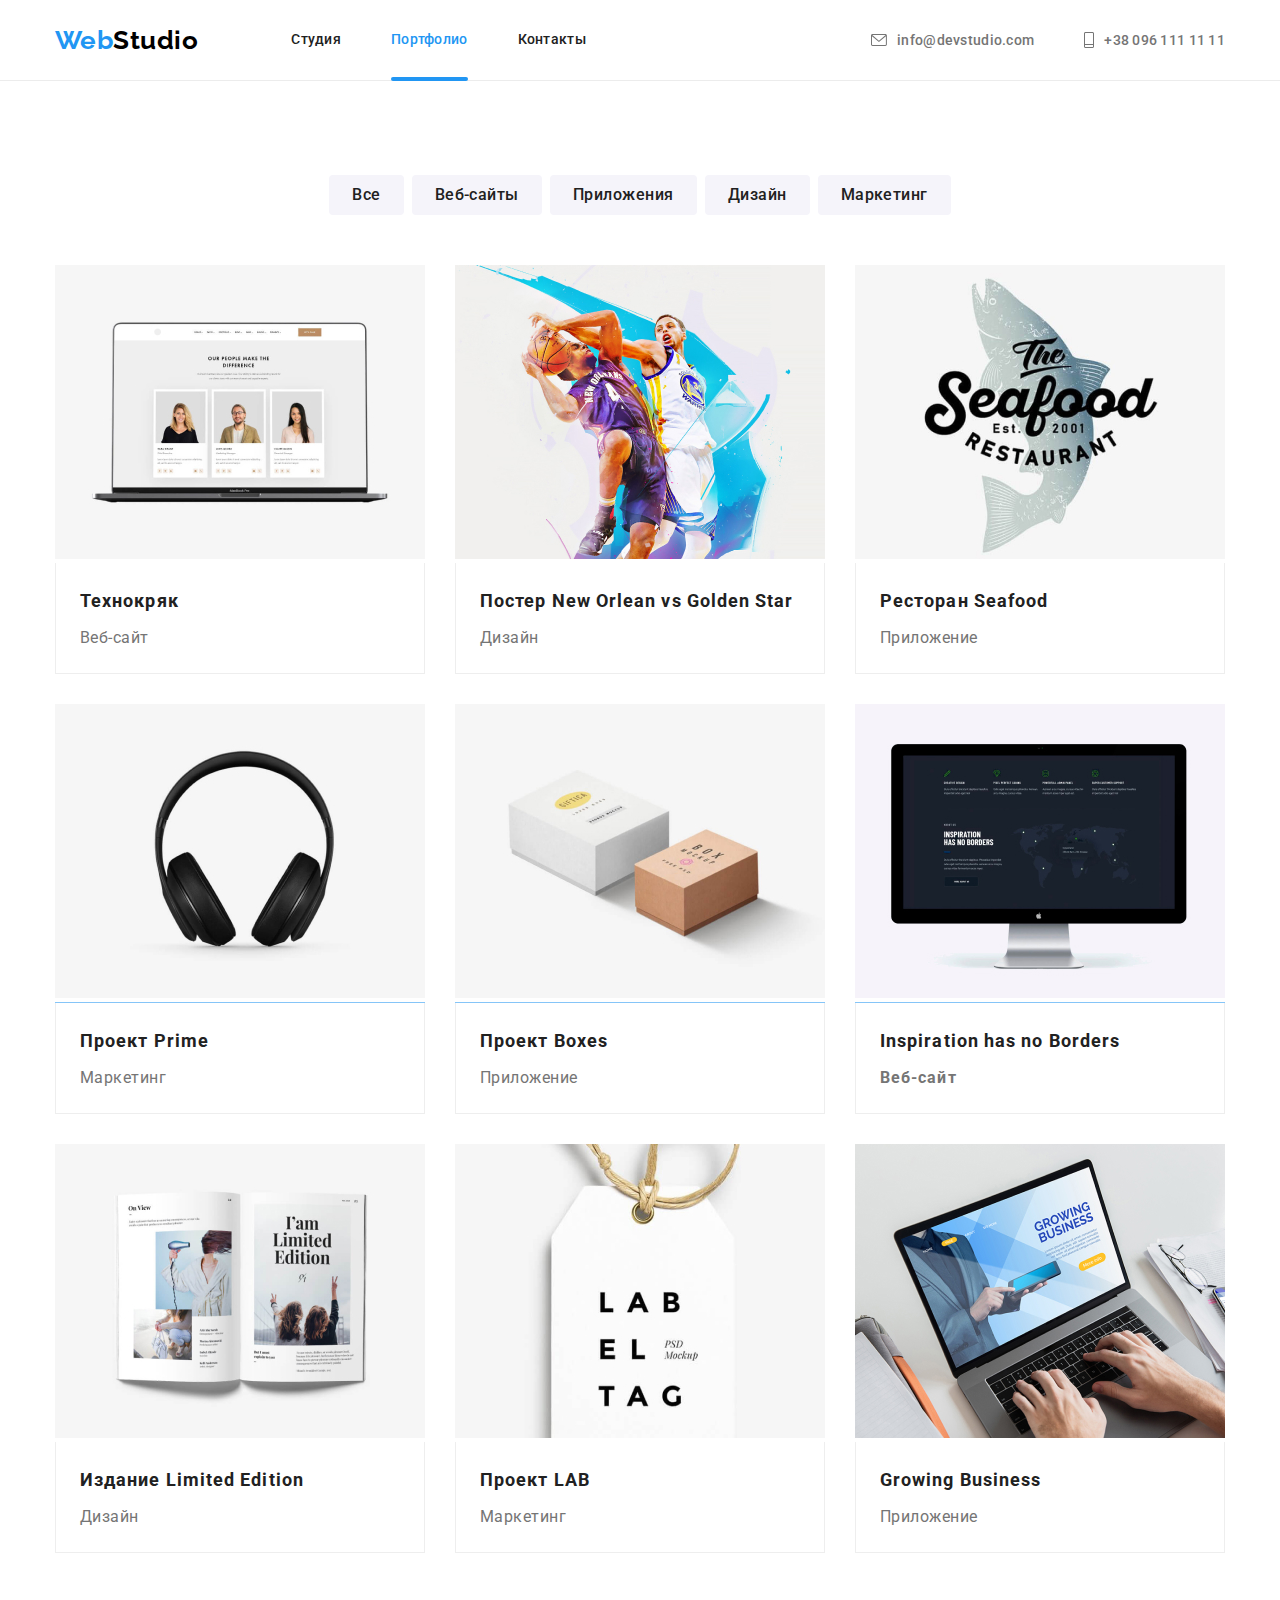
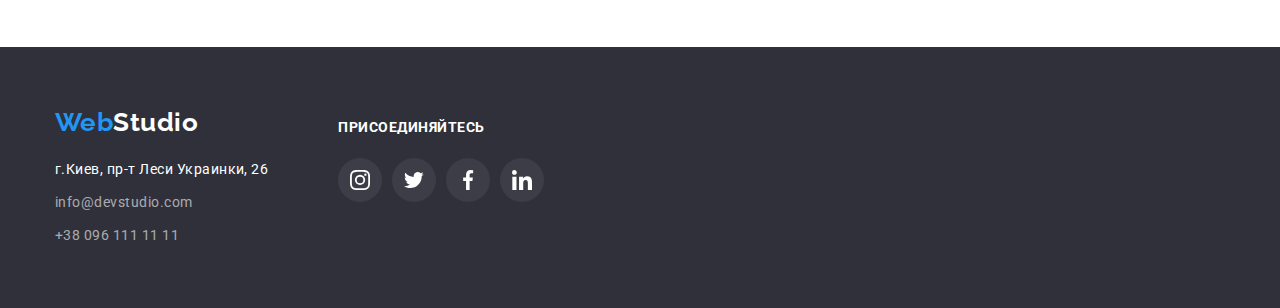
==== portfolio.html @ f0c1cf08 "add js" ====
<!DOCTYPE html>
<html lang="ru">
  <head>
    <meta charset="UTF-8" />
    <meta http-equiv="X-UA-Compatible" content="IE=edge" />
    <meta name="viewport" content="width=device-width, initial-scale=1.0" />
    <title>Портфолио</title>
    <link rel="preconnect" href="https://fonts.googleapis.com" />
    <link rel="preconnect" href="https://fonts.gstatic.com" crossorigin />
    <link
      href="https://fonts.googleapis.com/css2?family=Raleway:wght@700&family=Roboto:wght@400;500;700;900&display=swap"
      rel="stylesheet"
    />
    <link rel="stylesheet" href="https://cdnjs.cloudflare.com/ajax/libs/modern-normalize/1.1.0/modern-normalize.min.css">
    <link rel="stylesheet" href="./css/styles.css" />
  </head>
  <body>
    <!-- Шапка -->
    <header class="header">
      <div class="container nav-flex">
        <nav class="header-nav">
          <a class="logo link" href="./index.html"
            >Web<span class="logo-black">Studio</span></a
          >
          <ul class="header-nav-list list">
            <li class="header-nav-item">
              <a class="header-nav-link link " href="./index.html"
                >Студия</a
              >
            </li>
            <li class="header-nav-item">
              <a class="header-nav-link link current" href="./portfolio.html"
                >Портфолио</a
              >
            </li>
            <li class="header-nav-item">
              <a class="header-nav-link link" href="">Контакты</a>
            </li>
          </ul>
        </nav>
        <ul class="header-contact-list list">
          <li class="header-contact-item">
            <a class="header-contact-link link" href="mailto:info@devstudio.com"
              ><svg class="contact-icon" width="16" height="12">
                <use href="./images/icons.svg#icon-envelope"></use>
              </svg>
              info@devstudio.com</a
            >
          </li>
          <li class="header-contact-item">
            <a class="header-contact-link link" href="tel:+380961111111"
              ><svg class="contact-icon" width="10" height="16">
                <use href="./images/icons.svg#icon-mobile"></use>
              </svg>
              +38 096 111 11 11</a
            >
          </li>
        </ul>
      </div>
    </header>  
    <!-- Основной контент -->
    <main>
      
      <section class="portfolio-section">
        <div class="container">
          <h1 hidden>Примеры работ</h1>
          <ul class="portfolio-btn-list list">
            <li class="portfolio-btn-item">
              <button class="portfolio-btn" type="button">Все</button>
            </li>
            <li class="portfolio-btn-item">
              <button class="portfolio-btn" type="button">Веб-сайты</button>
            </li>
            <li class="portfolio-btn-item">
              <button class="portfolio-btn" type="button">Приложения</button>
            </li>
            <li class="portfolio-btn-item">
              <button class="portfolio-btn" type="button">Дизайн</button>
            </li>
            <li class="portfolio-btn-item">
              <button class="portfolio-btn" type="button">Маркетинг</button>
            </li>
          </ul>
        </div>
        <div class="container">
          <ul class="portfolio-list list">
            <li class="portfolio-item">
              <div class="portfolio-description">
                <img
                src="./images/tehno.jpg"
                alt="открытый ноутбук с сайтом Технокряк"
                width="370"
                height="294"
                />
                <div class="portfolio-overlay">
                  <p class="portfolio-description-text">Технокряк это современная площадка распространения коронавируса. Компании используют эту платформу для цифрового шпионажа и атак на защищённые сервера конкурентов.</p>
                </div>
                </div>
              <div class="portfolio-border">
                <h2 class="portfolio-list-title">Технокряк</h2>
                <p class="portfolio-list-text">Веб-сайт</p>
              </div>
            </li>
            <li class="portfolio-item">
              <div class="portfolio-description">
                <img
                  src="./images/poster.jpg"
                  alt="парни играют в баскетбол"
                  width="370"
                  height="294"
                />
                <div class="portfolio-overlay">
                  <p class="portfolio-description-text">Технокряк это современная площадка распространения коронавируса. Компании используют эту платформу для цифрового шпионажа и атак на защищённые сервера конкурентов.</p>
                </div>
              </div>
                <div class="portfolio-border">
                <h2 class="portfolio-list-title">
                  Постер <span lang="en">New Orlean vs Golden Star</span> 
                </h2>
                <p class="portfolio-list-text">Дизайн</p>
              </div>
            </li>

            <li class="portfolio-item">
              <div class="portfolio-description">
                <img
                  src="./images/seafood.jpg"
                  alt="логотип ресторана Seafood"
                  width="370"
                  height="294"
                />
                <div class="portfolio-overlay">

                  <p class="portfolio-description-text">Технокряк это современная площадка распространения коронавируса. Компании используют эту платформу для цифрового шпионажа и атак на защищённые сервера конкурентов.</p>
                </div>
              </div>
              <div class="portfolio-border">
                <h2 class="portfolio-list-title">Ресторан <span lang="en">Seafood</span></h2>
                <p class="portfolio-list-text">Приложение</p>
              </div>
            </li>

            <li class="portfolio-item">
              <div class="portfolio-description">
                <img
                  src="./images/prime.jpg"
                  alt="наушники"
                  width="370"
                  height="294"
                />
                <div class="portfolio-overlay">
                  <p class="portfolio-description-text">Технокряк это современная площадка распространения коронавируса. Компании используют эту платформу для цифрового шпионажа и атак на защищённые сервера конкурентов.</p>
                </div>
              </div>
              <div class="portfolio-border">
                <h2 class="portfolio-list-title">Проект <span lang="en">Prime</span></h2>
                <p class="portfolio-list-text">Маркетинг</p>
              </div>
            </li>

            <li class="portfolio-item">
              <div class="portfolio-description">
                <img
                  src="./images/boxes.jpg"
                  alt="две коробки"
                  width="370"
                  height="294"
                />
                <div class="portfolio-overlay">
                  <p class="portfolio-description-text">Технокряк это современная площадка распространения коронавируса. Компании используют эту платформу для цифрового шпионажа и атак на защищённые сервера конкурентов.</p>
                </div>
              </div>
              <div class="portfolio-border">
                <h2 class="portfolio-list-title">Проект <span lang="en">Boxes</span></h2>
                <p class="portfolio-list-text">Приложение</p>
              </div>
            </li>

            <li class="portfolio-item">
              <div class="portfolio-description">
                <img
                  src="./images/monitor.jpg"
                  alt="компьютерный монитор"
                  width="370"
                  height="294"
                />
                <div class="portfolio-overlay">
                  <p class="portfolio-description-text">Технокряк это современная площадка распространения коронавируса. Компании используют эту платформу для цифрового шпионажа и атак на защищённые сервера конкурентов.</p>
                </div>
              </div>
              <div class="portfolio-border">
                <h2 class="portfolio-list-title"><span lang="en">Inspiration has no Borders</span</h2>
                <p class="portfolio-list-text">Веб-сайт</p>
              </div>
            </li>

            <li class="portfolio-item">
              <div class="portfolio-description">
                <img
                  src="./images/limited.jpg"
                  alt="открытый журнал"
                  width="370"
                  height="294"
                />
                <div class="portfolio-overlay">
                  <p class="portfolio-description-text">Технокряк это современная площадка распространения коронавируса. Компании используют эту платформу для цифрового шпионажа и атак на защищённые сервера конкурентов.</p>
                </div>
              </div>
              <div class="portfolio-border">
                <h2 class="portfolio-list-title">Издание <span lang="en">Limited Edition</span></h2>
                <p class="portfolio-list-text">Дизайн</p>
              </div>
            </li>

            <li class="portfolio-item">
              <div class="portfolio-description">
                <img
                  src="./images/lab.jpg"
                  alt="этикетка LAB"
                  width="370"
                  height="294"
                />
                <div class="portfolio-overlay">
                  <p class="portfolio-description-text">Технокряк это современная площадка распространения коронавируса. Компании используют эту платформу для цифрового шпионажа и атак на защищённые сервера конкурентов.</p>
                </div>
              </div>
              <div class="portfolio-border">
                <h2 class="portfolio-list-title">Проект <span lang="en">LAB</span></h2>
                <p class="portfolio-list-text">Маркетинг</p>
              </div>
            </li>

            <li class="portfolio-item border">
              <div class="portfolio-description">
                <img
                  src="./images/growing.jpg"
                  alt="человек работает на макбуке"
                  width="370"
                  height="294"
                />
                <div class="portfolio-overlay">
                  <p class="portfolio-description-text">Технокряк это современная площадка распространения коронавируса. Компании используют эту платформу для цифрового шпионажа и атак на защищённые сервера конкурентов.</p>
                </div>
              </div>
              <div class="portfolio-border">
                <h2 class="portfolio-list-title"><span lang="en">Growing Business</span></h2>
                <p class="portfolio-list-text">Приложение</p>
              </div>
            </li>
          </ul>
        </div>
      </section>
    </main>
    <!-- Подвал -->
    <footer class="footer">
      <div class="container">
        <div class="footer-flex">
          <div class="footer-contacts-flex">
            <a class="logo link" href="./index.html"
              >Web<span class="logo-white">Studio</span>
            </a>
            <!-- Список контактов -->
            <address class="footer-contact">
              <ul class="footer-contact-list list">
                <li class="footer-contact-item">
                  <a
                    class="footer-contact-link address link"
                    href="https://goo.gl/maps/CdvJLRiEL6Q8Smko8"
                    target="_blank"
                    rel="noreferrer noopener"
                    >г.Киев, пр-т Леси Украинки, 26</a
                  >
                </li>
                <li class="footer-contact-item">
                  <a
                    class="footer-contact-link link"
                    href="mailto:info@devstudio.com"
                    >info@devstudio.com</a
                  >
                </li>
                <li class="footer-contact-item">
                  <a class="footer-contact-link link" href="tel:+380961111111"
                    >+38 096 111 11 11</a
                  >
                </li>
              </ul>
            </address>
          </div>
          <div class="footer-social-flex">
            <p class="footer-social-text">Присоединяйтесь</p>
            <ul class="footer-social-list list">
              <li class="footer-social-item">
                <a class="footer-social-link" href="">
                  <svg class="footer-social-icon" width="20" height="20">
                    <use href="./images/icons.svg#icon-instagram"></use>
                  </svg>
                </a>
              </li>

              <li class="footer-social-item">
                <a class="footer-social-link" href="">
                  <svg class="footer-social-icon" width="20" height="20">
                    <use href="./images/icons.svg#icon-twitter"></use>
                  </svg>
                </a>
              </li>

              <li class="footer-social-item">
                <a class="footer-social-link" href="">
                  <svg class="footer-social-icon" width="20" height="20">
                    <use href="./images/icons.svg#icon-facebook"></use>
                  </svg>
                </a>
              </li>

              <li class="footer-social-item">
                <a class="footer-social-link" href="">
                  <svg class="footer-social-icon" width="20" height="20">
                    <use href="./images/icons.svg#icon-linkedin"></use>
                  </svg>
                </a>
              </li>
            </ul>
          </div>
        </div>
      </div>
    </footer>
  </body>
</html>
---- css/styles.css ----
:root {
    --primary-text-color: #212121;
    --secondary-text-color: #757575;
    --white-text-color: #ffffff;
    --accent-color: #2196f3;
    --black-logo-color: #000000;
    --footer-text-color: rgba(255, 255, 255, 0.6);
    --white-background-color: #ffffff;
    --hero-background-color: #2f303a;
    --team-background-color: #f5f4fa;
  }
  
  body {
    font-family: "Roboto", sans-serif;
    letter-spacing: 0.03em;
    background-color: var(--white-background-color);
    color: var(--primary-text-color);
  }
  
  /* убираем точки списков */
  .list {
    list-style: none;
  }
  
  /* убираем подчеркивание ссылок */
  .link {
    text-decoration: none;
  }
  
  /* глобальный сброс margin, padding */
  h1,
  h2,
  h3,
  h4,
  h5,
  h6,
  p,
  ul {
    margin: 0;
    padding: 0;
  }
  
  .container {
    width: 1200px;
    margin-left: auto;
    margin-right: auto;
    padding-left: 15px;
    padding-right: 15px;
  }
  
  .logo {
    font-family: "Raleway", sans-serif;
    font-weight: 700;
    font-size: 26px;
    line-height: 1.19;
    align-items: center;
    text-align: center;
    
    color: var(--accent-color);
  }
  
  .section-title {
    font-weight: 700;
    font-size: 36px;
    line-height: 1.17;
    text-align: center;
  
    color: var(--primary-text-color);
  }
  
  .features-icon-fon {
    display: flex;
    width: 270px;
    height: 120px;
    align-items: center;
    justify-content: center;
    flex-direction: column;
    margin-bottom: 30px;
  
    background-color: var(--team-background-color);
  }
  
  .footer-contact-link {
    font-style: normal;
    font-size: 14px;
    line-height: 1.71;
  
    color: var(--footer-text-color);
  
    transition: color 250ms cubic-bezier(0.4, 0, 0.2, 1);
  }
  
  /* ------------ШАПКА-------------- */
  
  .header {
    border-bottom: 1px solid #ececec;
  }
  
  .nav-flex {
    display: flex;
    align-items: center;
  }
  
  .header-nav {
    display: flex;
    align-items: center;
  }
  .logo-black {
    color: var(--black-logo-color);
  }
  
  .header-nav-list {
    display: flex;
    margin-left: 93px;
  }
  
  .header-nav-item:not(:last-child) {
    margin-right: 50px;
  }
  
  .header-nav-link {
    display: block;
    padding-top: 32px;
    padding-bottom: 32px;
  
    font-weight: 500;
    font-size: 14px;
    line-height: 1.14;
    letter-spacing: 0.02em;
    color: var(--primary-text-color);
  
    position: relative;
  
    transition: color 250ms cubic-bezier(0.4, 0, 0.2, 1);
  }
  
  .header-contact-list {
    display: flex;
    margin-left: auto;
  }
  
  .header-contact-item + .header-contact-item {
    margin-left: 50px;
  }
  
  .header-contact-link {
    display: inline-flex;
    padding: 32px 0px 32px;
    /* color: var(--secondary-text-color); */
    align-items: center;
  
    font-weight: 500;
    font-size: 14px;
    line-height: 16px;
    letter-spacing: 0.02em;
    color: var(--secondary-text-color);
  
    transition: color 250ms cubic-bezier(0.4, 0, 0.2, 1);
  }
  
  .contact-icon {
    margin-right: 10px;
    fill: currentColor;
  }
  
  .header-nav-link:hover,
  .header-nav-link:focus,
  .header-contact-link:hover,
  .header-contact-link:focus {
    color: var(--accent-color);
  }
  
  .header-nav-link.current {
    color: var(--accent-color);
  }
  
  .header-nav-link.current::after { 
    position: absolute;
  
    display: block;
    content: '';
    width: 100%;
    height: 4px;
    border-radius: 2px;
    bottom: -1px;
  
    background-color: var(--accent-color);
  }
  
  /* ------------ГЕРОЙ-------------- */
  
  .hero {
    padding-top: 200px;
    padding-bottom: 200px;
  
    max-width: 1600px;
    min-height: 600px;
    margin-left: auto;
    margin-right: auto;
  
    background-image: linear-gradient(
        to right,
        rgba(47, 48, 58, 0.4),
        rgba(47, 48, 58, 0.4)
      ),
      url(../images/hero.jpg);
    background-color: var(--hero-background-color);
    background-repeat: no-repeat;
    background-position: center;
    background-size: cover;
  
    text-align: center;
  }
  
  .hero-title {
    margin-bottom: 30px;
    margin-left: auto;
    margin-right: auto;
    max-width: 696px;
  
    font-weight: 900;
    font-size: 44px;
    line-height: 1.36;
    letter-spacing: 0.06em;
    text-transform: uppercase;
    color: var(--white-text-color);
  }
  
  .hero-btn {
    display: inline-block;
    min-width: 200px;
    border-radius: 4px;
    border: 1px solid transparent;
    padding: 10px 32px;
  
    background-color: var(--accent-color);
    color: var(--white-text-color);
  
    font-family: "Roboto", sans-serif;
    font-weight: 700;
    font-size: 16px;
    line-height: 1.88;
    align-items: center;
    text-align: center;
    letter-spacing: 0.06em;
    cursor: pointer;
  
    transition: background-color 250ms cubic-bezier(0.4, 0, 0.2, 1),
      color 250ms cubic-bezier(0.4, 0, 0.2, 1);
  }
  
  .hero-btn:hover,
  .hero-btn:focus {
    background-color: var(--white-text-color);
    color: var(--accent-color);
  }
  
  /* ------------ПРЕИМУЩЕСТВА-------------- */
  
  .features-section {
    padding-top: 94px;
    padding-bottom: 94px;
  }
  
  .visually-hidden {
    position: absolute;
  
    width: 1px;
    height: 1px;
    margin: -1px;
    padding: 0;
  
    overflow: hidden;
    border: 0;
    clip: rect(0 0 0 0);
  }
  
  .features-list {
    display: flex;
  }
  
  .features-item:not(:last-child) {
    margin-right: 30px;
    max-width: 270px;
  }
  
  .features-icon {
    align-items: center;
  }
  
  .features-title {
    margin-bottom: 10px;
  
    font-weight: 700;
    font-size: 14px;
    line-height: 1.14;
    text-transform: uppercase;
  }
  
  .features-text {
    font-size: 14px;
    line-height: 1.71;
  
    color: var(--secondary-text-color);
  }
  
  /* ------------СПИСОК ЗАНЯТИЙ-------------- */
  .work-section {
    padding-bottom: 94px;
  }
  
  .section-title {
    margin-bottom: 50px;
  }
  
  .work-list {
    display: flex;
  
  }
  
  .work-item {
    position: relative;
  
  }
  
  .work-item:not(:last-child) {
    margin-right: 30px;
  }
  
  .work-text {
    width: 100%;
    position: absolute;
    bottom: 0;
    left: 0;
  
  
    padding: 27px 0px;
  
    font-weight: bold;
    font-size: 14px;
    line-height: 1.14;
    text-align: center;
    text-transform: uppercase;
  
    color: var(--white-text-color);
    background-color: rgba(47, 48, 58, 0.8);;
  }
  /* ----------------КОМАНДА----------------- */
  
  .team-section {
    padding-top: 94px;
    padding-bottom: 94px;
  
    background-color: var(--team-background-color);
  }
  
  .team-list {
    display: flex;
  }
  
  .team-item {
    box-shadow: 0px 1px 3px rgba(0, 0, 0, 0.12), 0px 1px 1px rgba(0, 0, 0, 0.14),
      0px 2px 1px rgba(0, 0, 0, 0.2);
  
    background-color: var(--white-background-color);
  }
  
  .team-item:not(:last-child) {
    margin-right: 30px;
  }
  
  .team-workers {
    padding: 30px 0px;
  }
  
  .team-worker {
    font-weight: 500;
    font-size: 16px;
    line-height: 1.19;
    text-align: center;
  }
  
  .team-profession {
    margin-top: 10px;
  
    font-size: 16px;
    line-height: 1.19;
    text-align: center;
    color: var(--secondary-text-color);
  }
  
  .team-social-list {
    display: flex;
    justify-content: space-between;
    align-items: center;
  
    padding: 0px 32px;
    margin-top: 16px;
    list-style: none;
    
  }
  
  .team-social-item {
    width: 44px;
    height: 44px;
  }
  
  .team-social-link {
    display: block;
  
    width: 44px;
    height: 44px;
    border-radius: 50%;
  
    color: #afb1b8;
    background-color: #ffffff;
  
    transition: background-color 250ms cubic-bezier(0.4, 0, 0.2, 1),
      color 250ms cubic-bezier(0.4, 0, 0.2, 1);
  }
  
  .team-social-link:hover,
  .team-social-link:focus {
    color: #ffffff;
    background-color: var(--accent-color);
  }
  
  .team-social-icon {
    margin: 12px 0px 0px 12px;
    fill: currentColor;
  }
  
  /* ---------------КЛИЕНТЫ---------------- */
  .client-section {
    padding-top: 94px;
    padding-bottom: 94px;
  }
  
  .client-title {
    margin-bottom: 50px;
  
    font-weight: 700;
    font-size: 36px;
    line-height: 1.17;
    text-align: center;
  }
  
  .client-list {
    display: flex;
  
    padding: 0;
    margin: 0;
    list-style: none;
    justify-content: space-between;
    align-items: center;
  }
  
  .client-item {
    width: 170px;
    height: 90px;
  
    transition: border-color 250ms cubic-bezier(0.4, 0, 0.2, 1),
      color 250ms cubic-bezier(0.4, 0, 0.2, 1);
  }
  
  .client-item:not(:last-child) {
    margin-right: 30px;
  }
  
  .client-link {
    display: block;
  
    width: 170px;
    height: 90px;
    
    border: 1px solid #afb1b8;
    color: #afb1b8;
    background-color: #fff;
    padding: 16px 32px;
  
    transition: border-color 250ms cubic-bezier(0.4, 0, 0.2, 1),
      color 250ms cubic-bezier(0.4, 0, 0.2, 1);
  }
  
  .client-link:hover,
  .client-link:focus {
    color: var(--accent-color);
    border-color: var(--accent-color);
  }
  
  .client-icon {
    fill: currentColor;
  }
  
  .client-item:hover,
  .client-item:focus {
    color: var(--accent-color);
    border-color: var(--accent-color);
  }
  
  /* ----------------ПОДВАЛ----------------- */
  
  .footer {
    padding-top: 60px;
    padding-bottom: 60px;
  
    background-color: var(--hero-background-color);
  }
  
  .footer-flex {
    display: flex;
  
    margin: 0;
    padding: 0;
    list-style: none;
  }
  
  .footer-social-text {
    padding: 20px 0px 10px 0px;
    margin-bottom: 20px;
    font-weight: 700;
    font-size: 14px;
    line-height: 1.14px;
    text-transform: uppercase;
  
    color: var(--white-text-color);
  }
  
  .footer-social-flex {
    margin-left: 70px;
    width: 206px;
  }
  
  .footer-social-list {
    display: flex;
    justify-content: space-between;
    align-items: center;
  
    padding: 0;
    margin-top: 0;
    list-style: none;
  }
  
  .footer-social-item {
    width: 44px;
    height: 44px;
  }
  
  .footer-social-link {
    display: block;
  
    width: 44px;
    height: 44px;
    border-radius: 50%;
  
    color: #ffffff;
    background-color: #ffffff10;
  
    transition: background-color 250ms cubic-bezier(0.4, 0, 0.2, 1),
      color 250ms cubic-bezier(0.4, 0, 0.2, 1);
  }
  
  .footer-social-link:hover,
  .footer-social-link:focus {
    color: #ffffff;
    background-color: var(--accent-color);
  }
  
  .footer-social-icon {
    margin: 12px 0px 0px 12px;
    fill: currentColor;
  }
  
  .logo-white {
    color: var(--white-text-color);
  }
  
  .footer-contact {
    margin-top: 20px;
  }
  .footer-contact-link.address {
    color: var(--white-text-color);
  }
  
  .footer-contact-item {
    margin-top: 9px;
  }
  
  .footer-contact-link:hover,
  .footer-contact-link:focus {
    color: var(--accent-color);
  }
  
  /* ---------------------------------------------- */
  /* --------------------ПОРТФОЛИО----------------- */
  /* ---------------------------------------------- */
  
  .portfolio-section {
    padding-top: 94px;
    padding-bottom: 94px;
  }
  
  .portfolio-btn-list {
    display: flex;
    justify-content: center;
    margin-bottom: 50px;
  }
  
  .portfolio-btn-item:not(:last-child) {
    margin-right: 8px;
  }
  
  .portfolio-item:hover .portfolio-overlay {
    transform: translateY(0);
  }
  
  .portfolio-description {
    position: relative;
    overflow: hidden;
  }
  
  .portfolio-overlay {
    position: absolute;
  
    display: inline-block;
    content: '';
    width: 100%;
    height: 100%;
    top: 0;
    left: 0;
  
    background-color: rgba(33, 150, 243, 0.9);
  
    transform: translateY(100%);
    transition: transform 250ms cubic-bezier(0.4, 0, 0.2, 1);
  
  }
  
  .portfolio-description-text {
    position: absolute;
    top: 0;
    left: 0;
  
    padding: 63px 24px;
  
    font-size: 18px;
    line-height: 1.56;
  
    color: var(--white-text-color);
  }
  
  
  
  .portfolio-btn {
    display: inline-block;
    min-width: 73px;
    border-radius: 4px;
    border: 1px solid transparent;
    padding: 6px 22px;
  
    font-family: "Roboto", sans-serif;
    font-weight: 500;
    font-size: 16px;
    line-height: 1.63;
    letter-spacing: 0.03em;
    text-align: center;
    background-color: var(--team-background-color);
    color: var(--primary-text-color);
    cursor: pointer;
  
    transition: background-color 250ms cubic-bezier(0.4, 0, 0.2, 1),
      color 250ms cubic-bezier(0.4, 0, 0.2, 1),
      box-shadow 250ms cubic-bezier(0.4, 0, 0.2, 1);
  }
  
  .portfolio-btn:hover,
  .portfolio-btn:focus {
    background-color: var(--accent-color);
    color: var(--white-text-color);
    box-shadow: 0px 3px 1px rgba(0, 0, 0, 0.1), 0px 1px 2px rgba(0, 0, 0, 0.08),
      0px 2px 2px rgba(0, 0, 0, 0.12);
  }
  
  .portfolio-list {
    display: flex;
    flex-wrap: wrap;
    margin: -15px;
  }
  
  .portfolio-item {
    margin: 15px;
  
    transition: box-shadow 250ms cubic-bezier(0.4, 0, 0.2, 1);
  }
  
  .portfolio-item:hover,
  .portfolio-item:focus {
    box-shadow: 0px 3px 1px rgba(0, 0, 0, 0.1), 0px 1px 2px rgba(0, 0, 0, 0.08),
      0px 2px 2px rgba(0, 0, 0, 0.12);
  }
  
  .portfolio-border {
    border: 1px solid #eeeeee;
    border-top: transparent;
    padding: 20px 24px;
  }
  
  .portfolio-list-title {
    font-weight: 700;
    font-size: 18px;
    line-height: 2;
    letter-spacing: 0.06em;
  }
  
  .portfolio-list-text {
    margin-top: 4px;
  
    font-size: 16px;
    line-height: 1.87;
  
    color: var(--secondary-text-color);
  }
  
  /* ----------------MODAL--------------------- */
  
  .backdrop {
    position: fixed;
  
    display: flex;
    align-items: center;
    justify-content: center;
  
    width: 100vw;
    height: 100vh;
  
    background-color: rgba(0, 0, 0, 0.2);;
    
    top: 0;
    transition: opacity 250ms cubic-bezier(0.4, 0, 0.2, 1), visibility 250ms cubic-bezier(0.4, 0, 0.2, 1);
  }
  
  .backdrop.is-hidden {
    opacity: 0;
    visibility: hidden;
    pointer-events: none;
  }
  
  .backdrop.is-hidden .modal {
    transform: scale(2);
  }
  
  .modal {
    width: 528px;
    min-height: 581px;
    background-color: #ffffff;
    
    position: relative;
    transform: scale(1);
    transition: transform 250ms cubic-bezier(0.4, 0, 0.2, 1);
  }
  
  .close-btn {
    position: absolute;
  
    display: flex;
    align-items: center;
    justify-content: center;
  
    right: 8px;
    top: 8px;
    background-color: transparent;
    border-radius: 50%;
    width: 30px;
    height: 30px;
    border: 1px solid #000000;
  }
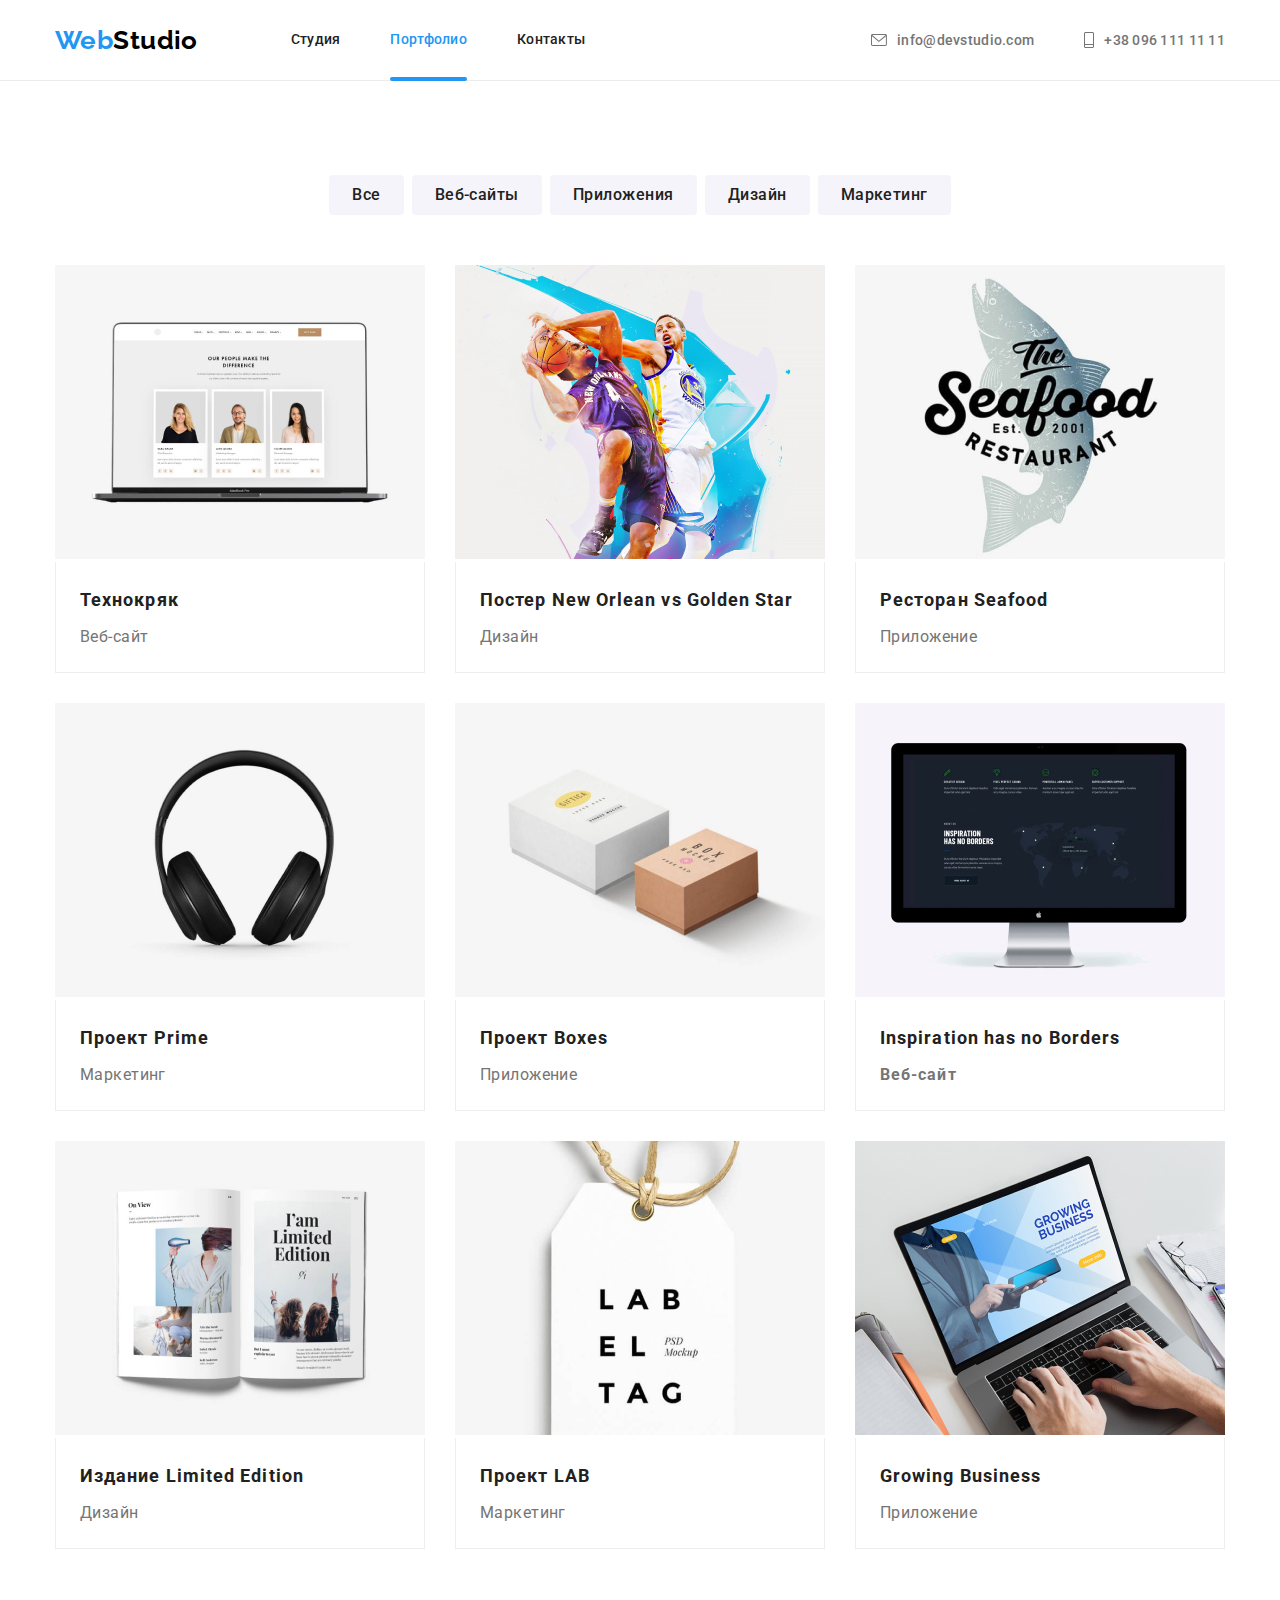
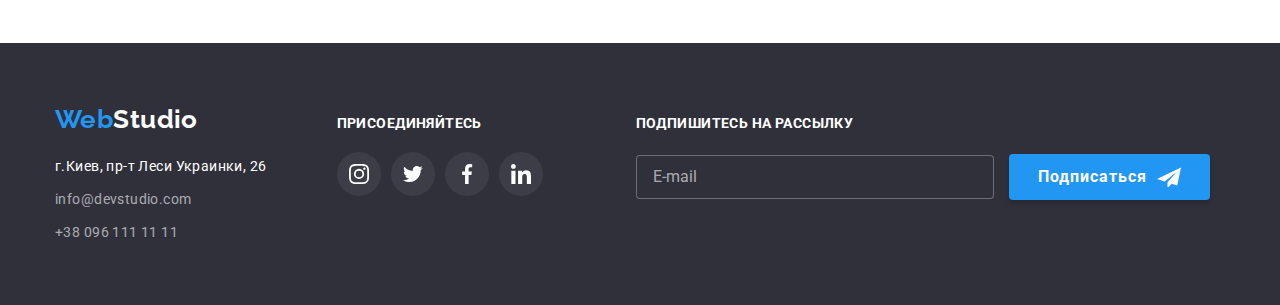
==== commit a96fdfc1: "Some changes" ====
--- a/portfolio.html
+++ b/portfolio.html
@@ -322,6 +322,14 @@
               </li>
             </ul>
           </div>
+          <div class="footer-submit">
+            <p class="footer-submit-text">Подпишитесь на рассылку</p>
+            <div class="footer-submit-form">
+              <label class="footer-submit-label" for="submit-mail"></label>
+              <input class="footer-submit-input" type="email" name="submit-mail" id="submit-mail" placeholder="E-mail">
+              <button class="footer-submit-btn" type="submit">Подписаться</button>
+            </div>
+          </div>
         </div>
       </div>
     </footer>
--- a/css/styles.css
+++ b/css/styles.css
@@ -15,6 +15,7 @@
     letter-spacing: 0.03em;
     background-color: var(--white-background-color);
     color: var(--primary-text-color);
+    font-size: 14px;
   }
   
   /* убираем точки списков */
@@ -319,6 +320,9 @@
   }
   
   .work-item {
+    display: block;
+    max-width: 100%;
+    height: auto;
     position: relative;
   
   }
@@ -328,16 +332,19 @@
   }
   
   .work-text {
+    display: flex;
+    align-items: center;
+    justify-content: center;
     width: 100%;
     position: absolute;
     bottom: 0;
-    left: 0;
-  
-  
-    padding: 27px 0px;
-  
-    font-weight: bold;
-    font-size: 14px;
+   height: 70px;
+  
+  
+    
+  
+    font-weight: 700;
+     
     line-height: 1.14;
     text-align: center;
     text-transform: uppercase;
@@ -406,7 +413,7 @@
   }
   
   .team-social-link {
-    display: block;
+    display: flex;
   
     width: 44px;
     height: 44px;
@@ -414,6 +421,8 @@
   
     color: #afb1b8;
     background-color: #ffffff;
+    align-items: center;
+    justify-content: center;
   
     transition: background-color 250ms cubic-bezier(0.4, 0, 0.2, 1),
       color 250ms cubic-bezier(0.4, 0, 0.2, 1);
@@ -426,7 +435,7 @@
   }
   
   .team-social-icon {
-    margin: 12px 0px 0px 12px;
+    
     fill: currentColor;
   }
   
@@ -471,15 +480,17 @@
     display: block;
   
     width: 170px;
-    height: 90px;
+    height: 92px;
     
     border: 1px solid #afb1b8;
     color: #afb1b8;
     background-color: #fff;
-    padding: 16px 32px;
-  
+    display: flex;
+    align-items: center;
+  justify-content: center;
     transition: border-color 250ms cubic-bezier(0.4, 0, 0.2, 1),
       color 250ms cubic-bezier(0.4, 0, 0.2, 1);
+      border-radius: 4px;
   }
   
   .client-link:hover,
@@ -513,14 +524,15 @@
     margin: 0;
     padding: 0;
     list-style: none;
+    align-items: baseline;
   }
   
   .footer-social-text {
-    padding: 20px 0px 10px 0px;
+    
     margin-bottom: 20px;
     font-weight: 700;
     font-size: 14px;
-    line-height: 1.14px;
+    line-height: 1.14;
     text-transform: uppercase;
   
     color: var(--white-text-color);
@@ -528,7 +540,7 @@
   
   .footer-social-flex {
     margin-left: 70px;
-    width: 206px;
+    
   }
   
   .footer-social-list {
@@ -539,6 +551,7 @@
     padding: 0;
     margin-top: 0;
     list-style: none;
+    gap: 10px;
   }
   
   .footer-social-item {
@@ -589,6 +602,74 @@
   .footer-contact-link:hover,
   .footer-contact-link:focus {
     color: var(--accent-color);
+  }
+  .footer-submit {
+    /* width: 570px; */
+    margin-left: 93px;
+  }
+  
+  .footer-submit-text {
+    padding: 20px 0px 10px 0px;
+    margin-bottom: 20px;
+    font-weight: 700;
+    font-size: 14px;
+    line-height: 1.14px;
+    text-transform: uppercase;
+  
+    color: var(--white-text-color);
+  }
+  
+  .footer-submit-input {
+    width: 358px;
+    margin: 0;
+    padding: 13px 16px;
+    border-radius: 4px;
+  
+    border: 1px solid rgba(255, 255, 255, 0.3);
+    background-color: var(--hero-background-color);
+    color: var(--white-text-color);
+  }
+  
+  .footer-submit-input::placeholder {
+    font-size: 16px;
+    line-height: 1.25;
+  
+    color: rgba(255, 255, 255, 0.6);
+  }
+  
+  .footer-submit-btn {
+    display: inline-flex;
+    align-items: center;
+    justify-content: center;
+  
+    border: none;
+    margin: 0;
+    padding: 8px 29px;
+    border-radius: 4px;
+  
+    background-color: var(--accent-color);
+    box-shadow: 0px 4px 4px rgba(0, 0, 0, 0.15);
+    color: var(--white-text-color);
+    
+    font-family: 'Roboto';
+    font-style: normal;
+    font-weight: 700;
+    font-size: 16px;
+    line-height: 1.87;
+    letter-spacing: 0.06em;
+  
+    cursor: pointer;
+    min-height: 43px;
+    margin-left: 12px;
+  }
+  
+  .footer-submit-btn::after {
+    content: '';
+    display: inline-block;
+    width: 24px;
+    height: 20px;
+    margin-left: 10px;
+    background-image: url(../images/send.svg);
   }
   
   /* ---------------------------------------------- */
@@ -741,12 +822,13 @@
   
   .backdrop.is-hidden {
     opacity: 0;
-    visibility: hidden;
-    pointer-events: none;
+  visibility: hidden;
+  pointer-events: none;
   }
   
   .backdrop.is-hidden .modal {
-    transform: scale(2);
+    opacity: 0;
+  transform: translateX(-50%) scale(0);
   }
   
   .modal {
@@ -761,16 +843,200 @@
   
   .close-btn {
     position: absolute;
-  
-    display: flex;
-    align-items: center;
-    justify-content: center;
-  
+    top: 8px;
     right: 8px;
-    top: 8px;
-    background-color: transparent;
-    border-radius: 50%;
     width: 30px;
     height: 30px;
-    border: 1px solid #000000;
+    border-radius: 50%;
+    border: 1px solid rgba(0, 0, 0, 0.1);
+    background-color: var(--primary-white-color);
+    display: inline-flex;
+    align-items: center;
+    justify-content: center;
+    cursor: pointer;
+  }
+  
+  .modal-icon {
+    fill: var(--logo-black-color);
+  }
+
+  .close-btn:hover .modal-icon {
+    fill: var(--accent-color)
+  }
+  
+  .form {
+    width: 528px;
+    margin-left: auto;
+    margin-right: auto;
+    padding: 40px;
+  }
+  
+  .form-title {
+    font-weight: 700;
+    font-size: 20px;
+    line-height: 1.15;
+    text-align: center;
+  }
+  
+  .top-title {
+    margin-top: 12px;
+  }
+  
+  .form-field{ 
+    position: relative;
+    display: flex;
+    flex-direction: column;
+    margin-bottom: 10px;
+  }
+  
+  .form-label,
+  .comment-label {
+    font-size: 12px;
+    line-height: 1.17;
+    letter-spacing: 0.01em;
+    color: var(--secondary-text-color);
+    margin-bottom: 4px;
+  }
+  
+  .form-input {
+    width: 100%;
+    margin: 0;
+    padding: 11px 42px;
+    border: 1px solid rgba(33, 33, 33, 0.2);
+    border-radius: 4px;
+  
+    transition: border-color 250ms cubic-bezier(0.4, 0, 0.2, 1);
+  }
+  
+  .form-input:hover,
+  .form-input:focus {
+    outline: none;
+    border-color: var(--accent-color);
+  }
+  
+  
+  .input-icon {
+    position: absolute;
+    top: 50%;
+    left: 15px;
+    transform: translateY(25%);
+  
+    display: inline-block;
+    width: 12px;
+    height: 12px;
+  
+    transition: fill 250ms cubic-bezier(0.4, 0, 0.2, 1);
+  }
+  
+  .form-input:hover ~ .input-icon,
+  .form-input:focus ~ .input-icon {
+    fill:var(--accent-color)
+  }
+  
+  textarea {
+    resize: none;
+    border: 1px solid rgba(33, 33, 33, 0.2);
+    border-radius: 4px;
+    padding: 12px 16px;
+    font-size: 12px;
+    line-height: 1.17;
+    letter-spacing: 0.01em;
+    height: 120px;
+  
+    transition: border-color 250ms cubic-bezier(0.4, 0, 0.2, 1);
+  }
+  
+  textarea:hover, 
+  textarea:focus {
+    outline: none;
+    border-color: var(--accent-color);
+  }
+  
+  .comment::placeholder {
+    font-size: 12px;
+    line-height: 1.17;
+    letter-spacing: 0.01em;
+    color: rgba(117, 117, 117, 0,5);
+  }
+  
+  .form-field-chek {
+    padding-left: 14px;
+    margin-top: 25px;
+    margin-bottom: 30px;
+  }
+  
+  .icon-chek {
+    display: inline-block;
+    width: 16px;
+    height: 15px;
+    border: 2px solid #212121;
+    border-radius: 2px;
+    margin-right: 7px;
+   }
+  
+  .form-checkbox {
+    position: absolute;
+  
+    width: 1px;
+    height: 1px;
+    margin: -1px;
+    padding: 0;
+  
+    overflow: hidden;
+    border: 0;
+    clip: rect(0 0 0 0);
+  }
+  
+  .form-checkbox:checked + .icon-chek {
+    background-image: url(../images/icon-check.svg);
+    background-position: center;
+    background-repeat: no-repeat;
+    background-color: var(--accent-color);
+    background-origin: border-box;
+    border-color: var(--accent-color);
+  }
+  
+  .policy-label {
+    display: flex;
+    align-items: center;
+    font-size: 14px;
+    line-height: 1.71;
+    color: var(--secondary-text-color);
+  }
+  
+  .policy-link {
+    margin-left: 4px;
+    color:   rgba(33, 150, 243, 1);
+  }
+  
+  .form-btn {
+    display: flex;
+    align-items: center;
+    justify-content: center;
+   
+    margin: 0 auto;
+    padding: 10px 56px;
+    
+    border: none;
+    border-radius: 4px;
+    text-align: center;
+    text-decoration: none;
+    font-family: 'Roboto';
+    font-style: normal;
+    font-weight: 700;
+    font-size: 16px;
+    line-height: 1.87;
+    letter-spacing: 0.06em;
+    cursor: pointer;
+  
+    background-color: var(--accent-color);
+    box-shadow: 0px 4px 4px rgba(0, 0, 0, 0.15);
+    color: var(--white-text-color);
+    
+    transition: background-color 250ms cubic-bezier(0.4, 0, 0.2, 1);
+  }
+  
+  .form-btn:hover,
+  .form-btn:focus {
+    background-color: #188CE8;
   }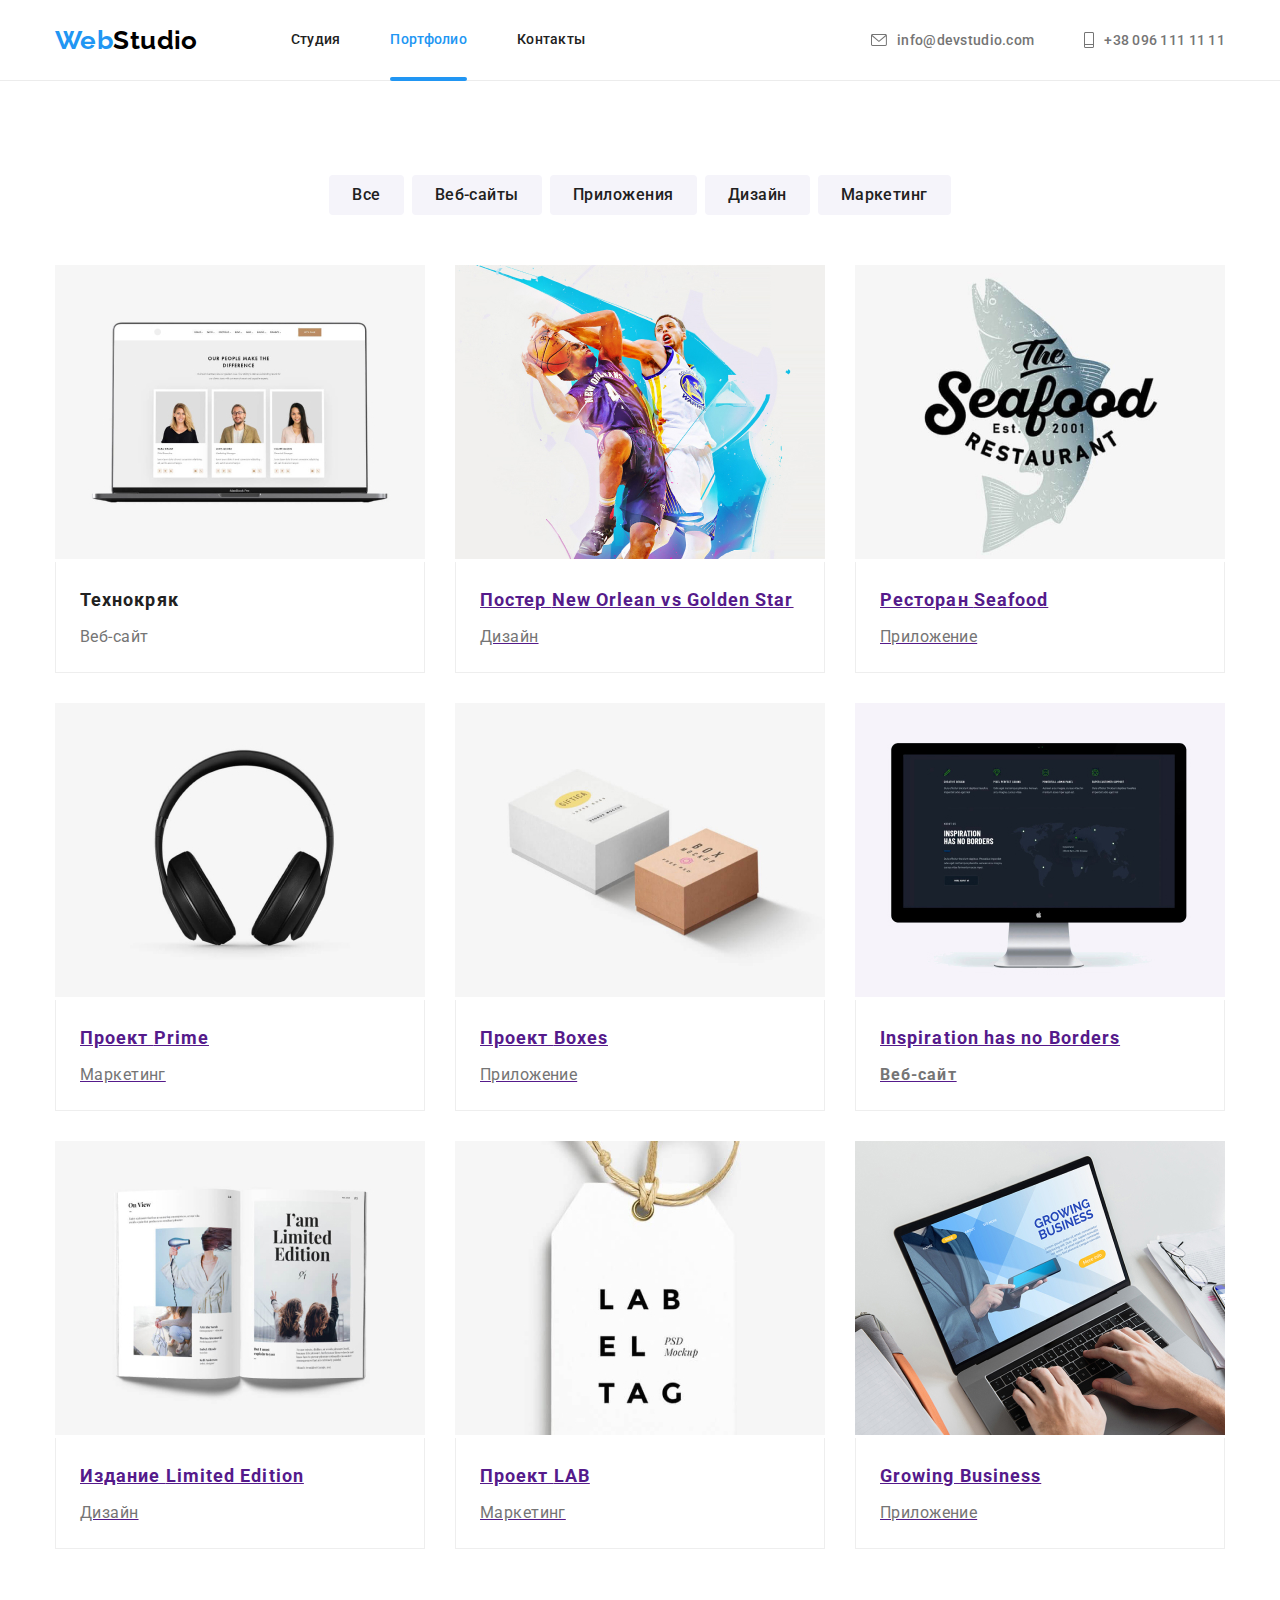
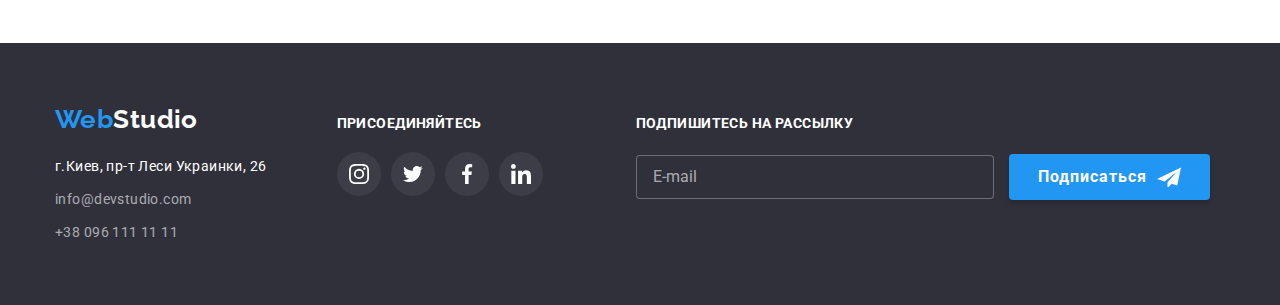
==== commit befb8a26: "some changes" ====
--- a/portfolio.html
+++ b/portfolio.html
@@ -101,7 +101,7 @@
                 <p class="portfolio-list-text">Веб-сайт</p>
               </div>
             </li>
-            <li class="portfolio-item">
+            <li class="portfolio-item"><a href="">
               <div class="portfolio-description">
                 <img
                   src="./images/poster.jpg"
@@ -118,10 +118,10 @@
                   Постер <span lang="en">New Orlean vs Golden Star</span> 
                 </h2>
                 <p class="portfolio-list-text">Дизайн</p>
-              </div>
-            </li>
-
-            <li class="portfolio-item">
+              </div></a>
+            </li>
+
+            <li class="portfolio-item"><a href="">
               <div class="portfolio-description">
                 <img
                   src="./images/seafood.jpg"
@@ -137,10 +137,10 @@
               <div class="portfolio-border">
                 <h2 class="portfolio-list-title">Ресторан <span lang="en">Seafood</span></h2>
                 <p class="portfolio-list-text">Приложение</p>
-              </div>
-            </li>
-
-            <li class="portfolio-item">
+              </div></a>
+            </li>
+
+            <li class="portfolio-item"><a href="">
               <div class="portfolio-description">
                 <img
                   src="./images/prime.jpg"
@@ -155,10 +155,10 @@
               <div class="portfolio-border">
                 <h2 class="portfolio-list-title">Проект <span lang="en">Prime</span></h2>
                 <p class="portfolio-list-text">Маркетинг</p>
-              </div>
-            </li>
-
-            <li class="portfolio-item">
+              </div></a>
+            </li>
+
+            <li class="portfolio-item"><a href="">
               <div class="portfolio-description">
                 <img
                   src="./images/boxes.jpg"
@@ -173,10 +173,10 @@
               <div class="portfolio-border">
                 <h2 class="portfolio-list-title">Проект <span lang="en">Boxes</span></h2>
                 <p class="portfolio-list-text">Приложение</p>
-              </div>
-            </li>
-
-            <li class="portfolio-item">
+              </div></a>
+            </li>
+
+            <li class="portfolio-item"><a href="">
               <div class="portfolio-description">
                 <img
                   src="./images/monitor.jpg"
@@ -191,10 +191,10 @@
               <div class="portfolio-border">
                 <h2 class="portfolio-list-title"><span lang="en">Inspiration has no Borders</span</h2>
                 <p class="portfolio-list-text">Веб-сайт</p>
-              </div>
-            </li>
-
-            <li class="portfolio-item">
+              </div></a>
+            </li>
+
+            <li class="portfolio-item"><a href="">
               <div class="portfolio-description">
                 <img
                   src="./images/limited.jpg"
@@ -209,10 +209,10 @@
               <div class="portfolio-border">
                 <h2 class="portfolio-list-title">Издание <span lang="en">Limited Edition</span></h2>
                 <p class="portfolio-list-text">Дизайн</p>
-              </div>
-            </li>
-
-            <li class="portfolio-item">
+              </div></a>
+            </li>
+
+            <li class="portfolio-item"><a href="">
               <div class="portfolio-description">
                 <img
                   src="./images/lab.jpg"
@@ -227,10 +227,10 @@
               <div class="portfolio-border">
                 <h2 class="portfolio-list-title">Проект <span lang="en">LAB</span></h2>
                 <p class="portfolio-list-text">Маркетинг</p>
-              </div>
-            </li>
-
-            <li class="portfolio-item border">
+              </div></a>
+            </li>
+
+            <li class="portfolio-item border"><a href="">
               <div class="portfolio-description">
                 <img
                   src="./images/growing.jpg"
@@ -245,7 +245,7 @@
               <div class="portfolio-border">
                 <h2 class="portfolio-list-title"><span lang="en">Growing Business</span></h2>
                 <p class="portfolio-list-text">Приложение</p>
-              </div>
+              </div></a>
             </li>
           </ul>
         </div>
--- a/css/styles.css
+++ b/css/styles.css
@@ -27,6 +27,7 @@
   .link {
     text-decoration: none;
   }
+  
   
   /* глобальный сброс margin, padding */
   h1,
@@ -42,6 +43,7 @@
   }
   
   .container {
+    text-decoration: none;
     width: 1200px;
     margin-left: auto;
     margin-right: auto;
@@ -252,8 +254,8 @@
   
   .hero-btn:hover,
   .hero-btn:focus {
-    background-color: var(--white-text-color);
-    color: var(--accent-color);
+    background-color: #188CE8;
+    
   }
   
   /* ------------ПРЕИМУЩЕСТВА-------------- */
@@ -662,7 +664,9 @@
     min-height: 43px;
     margin-left: 12px;
   }
-  
+  .footer-submit-btn:hover, .footer-submit-btn:focus{
+    background-color: #188CE8;
+  }
   .footer-submit-btn::after {
     content: '';
     display: inline-block;
@@ -675,20 +679,23 @@
   /* ---------------------------------------------- */
   /* --------------------ПОРТФОЛИО----------------- */
   /* ---------------------------------------------- */
-  
+   
   .portfolio-section {
     padding-top: 94px;
     padding-bottom: 94px;
+    text-decoration: none;
   }
   
   .portfolio-btn-list {
     display: flex;
     justify-content: center;
     margin-bottom: 50px;
-  }
-  
+    text-decoration: none;
+  }
+ 
   .portfolio-btn-item:not(:last-child) {
     margin-right: 8px;
+    text-decoration: none;
   }
   
   .portfolio-item:hover .portfolio-overlay {
@@ -698,11 +705,12 @@
   .portfolio-description {
     position: relative;
     overflow: hidden;
+    text-decoration: none;
   }
   
   .portfolio-overlay {
     position: absolute;
-  
+  text-decoration: none;
     display: inline-block;
     content: '';
     width: 100%;
@@ -721,7 +729,7 @@
     position: absolute;
     top: 0;
     left: 0;
-  
+    text-decoration: none;
     padding: 63px 24px;
   
     font-size: 18px;
@@ -733,6 +741,7 @@
   
   
   .portfolio-btn {
+    text-decoration: none;
     display: inline-block;
     min-width: 73px;
     border-radius: 4px;
@@ -763,12 +772,14 @@
   }
   
   .portfolio-list {
+    text-decoration: none;
     display: flex;
     flex-wrap: wrap;
     margin: -15px;
   }
   
   .portfolio-item {
+    text-decoration: none;
     margin: 15px;
   
     transition: box-shadow 250ms cubic-bezier(0.4, 0, 0.2, 1);
@@ -781,12 +792,15 @@
   }
   
   .portfolio-border {
+    text-decoration: none;
     border: 1px solid #eeeeee;
     border-top: transparent;
     padding: 20px 24px;
+    text-decoration: none;
   }
   
   .portfolio-list-title {
+    text-decoration: none;
     font-weight: 700;
     font-size: 18px;
     line-height: 2;
@@ -794,6 +808,7 @@
   }
   
   .portfolio-list-text {
+    text-decoration: none;
     margin-top: 4px;
   
     font-size: 16px;
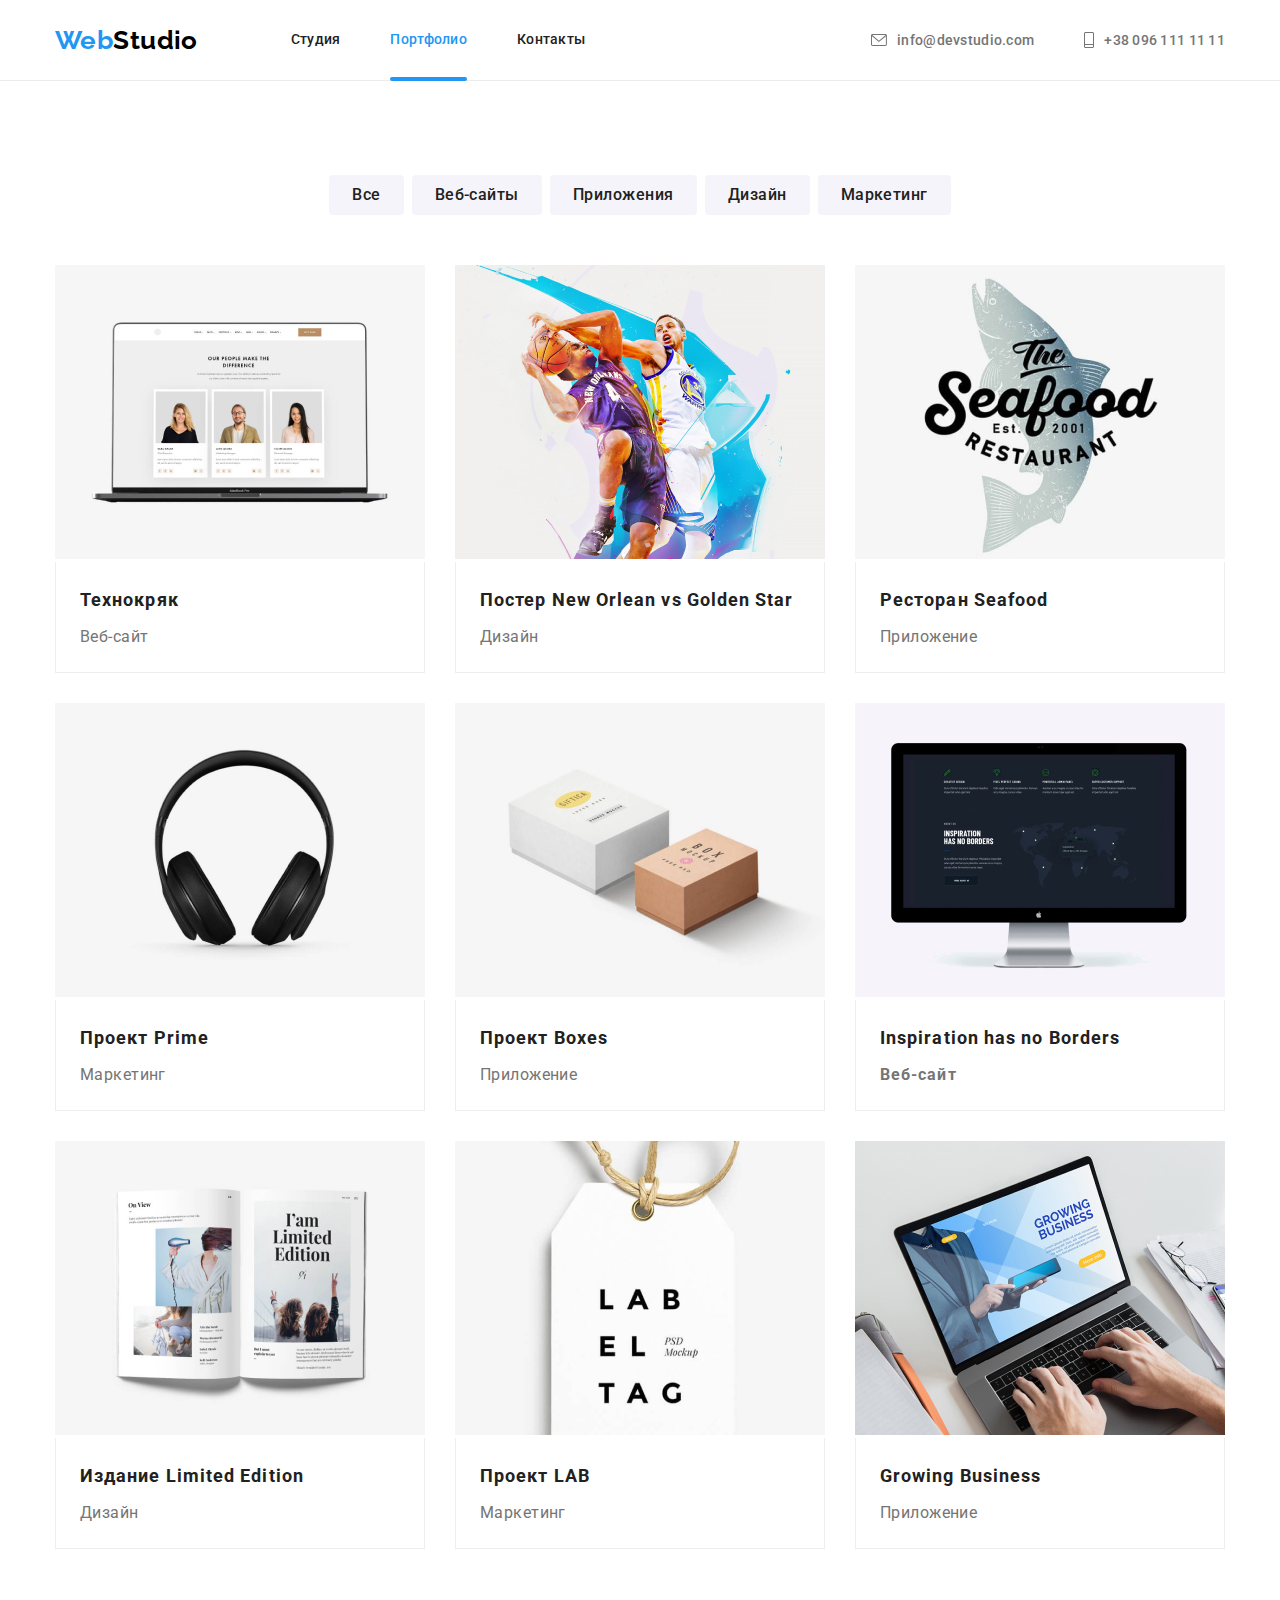
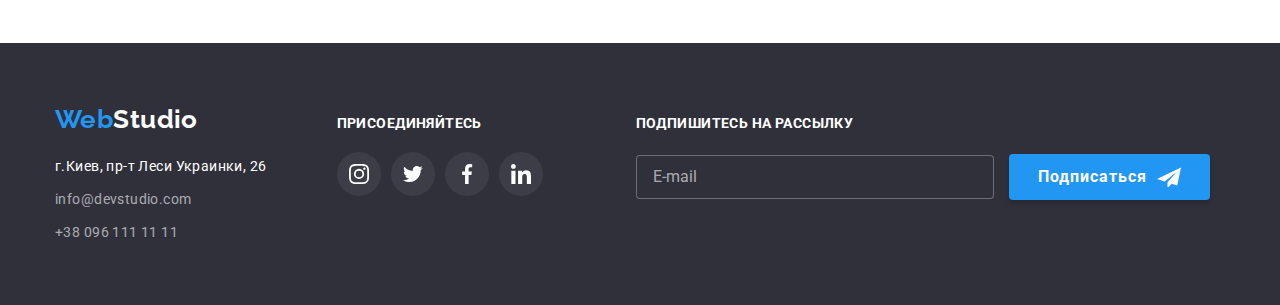
==== commit 48e3728d: "Finally" ====
--- a/portfolio.html
+++ b/portfolio.html
@@ -84,7 +84,7 @@
         </div>
         <div class="container">
           <ul class="portfolio-list list">
-            <li class="portfolio-item">
+            <li class="portfolio-item"><a href="" class="link">
               <div class="portfolio-description">
                 <img
                 src="./images/tehno.jpg"
@@ -99,9 +99,9 @@
               <div class="portfolio-border">
                 <h2 class="portfolio-list-title">Технокряк</h2>
                 <p class="portfolio-list-text">Веб-сайт</p>
-              </div>
-            </li>
-            <li class="portfolio-item"><a href="">
+              </div></a>
+            </li>
+            <li class="portfolio-item"><a href="" class="link">
               <div class="portfolio-description">
                 <img
                   src="./images/poster.jpg"
@@ -121,7 +121,7 @@
               </div></a>
             </li>
 
-            <li class="portfolio-item"><a href="">
+            <li class="portfolio-item"><a href="" class="link">
               <div class="portfolio-description">
                 <img
                   src="./images/seafood.jpg"
@@ -140,7 +140,7 @@
               </div></a>
             </li>
 
-            <li class="portfolio-item"><a href="">
+            <li class="portfolio-item"><a href="" class="link">
               <div class="portfolio-description">
                 <img
                   src="./images/prime.jpg"
@@ -158,7 +158,7 @@
               </div></a>
             </li>
 
-            <li class="portfolio-item"><a href="">
+            <li class="portfolio-item"><a href="" class="link">
               <div class="portfolio-description">
                 <img
                   src="./images/boxes.jpg"
@@ -176,7 +176,7 @@
               </div></a>
             </li>
 
-            <li class="portfolio-item"><a href="">
+            <li class="portfolio-item"><a href="" class="link">
               <div class="portfolio-description">
                 <img
                   src="./images/monitor.jpg"
@@ -194,7 +194,7 @@
               </div></a>
             </li>
 
-            <li class="portfolio-item"><a href="">
+            <li class="portfolio-item"><a href="" class="link">
               <div class="portfolio-description">
                 <img
                   src="./images/limited.jpg"
@@ -212,7 +212,7 @@
               </div></a>
             </li>
 
-            <li class="portfolio-item"><a href="">
+            <li class="portfolio-item"><a href="" class="link">
               <div class="portfolio-description">
                 <img
                   src="./images/lab.jpg"
@@ -230,7 +230,7 @@
               </div></a>
             </li>
 
-            <li class="portfolio-item border"><a href="">
+            <li class="portfolio-item border"><a href="" class="link">
               <div class="portfolio-description">
                 <img
                   src="./images/growing.jpg"
--- a/css/styles.css
+++ b/css/styles.css
@@ -26,6 +26,7 @@
   /* убираем подчеркивание ссылок */
   .link {
     text-decoration: none;
+    color: #212121;
   }
   
   
